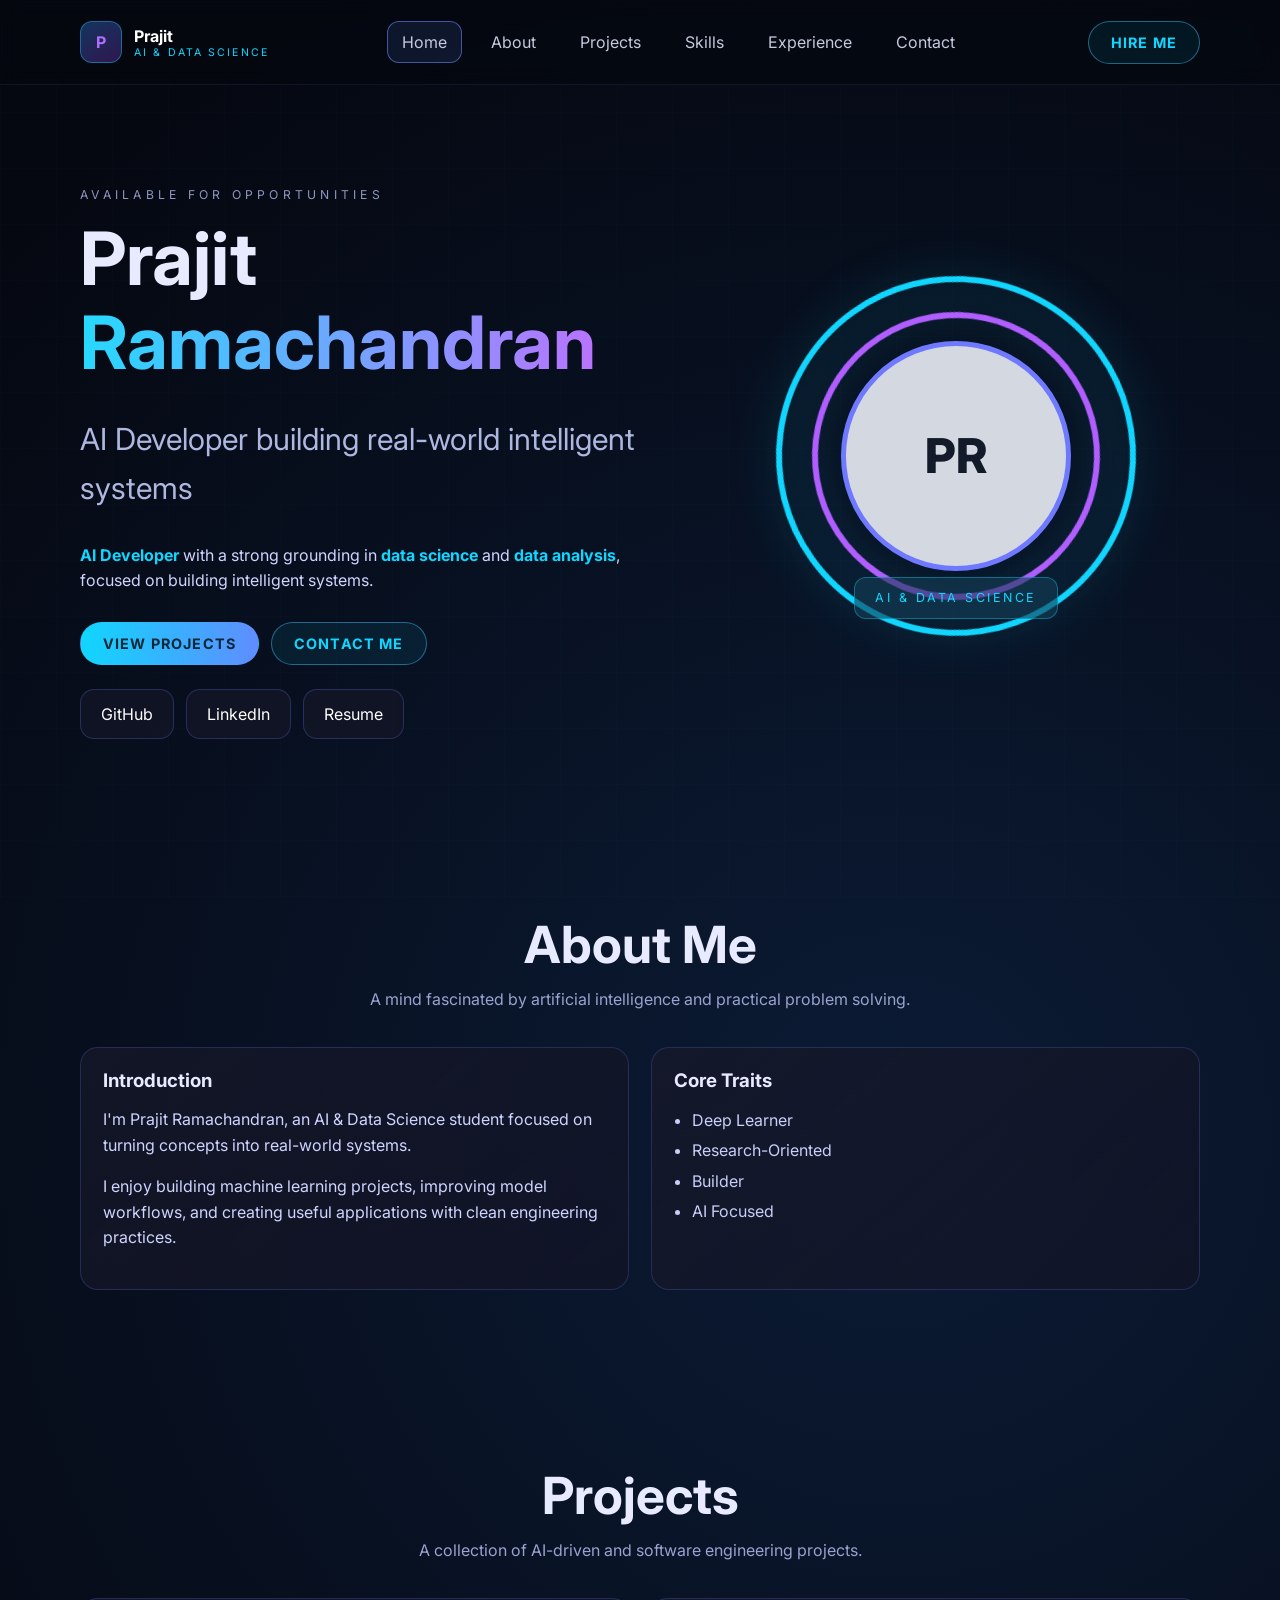
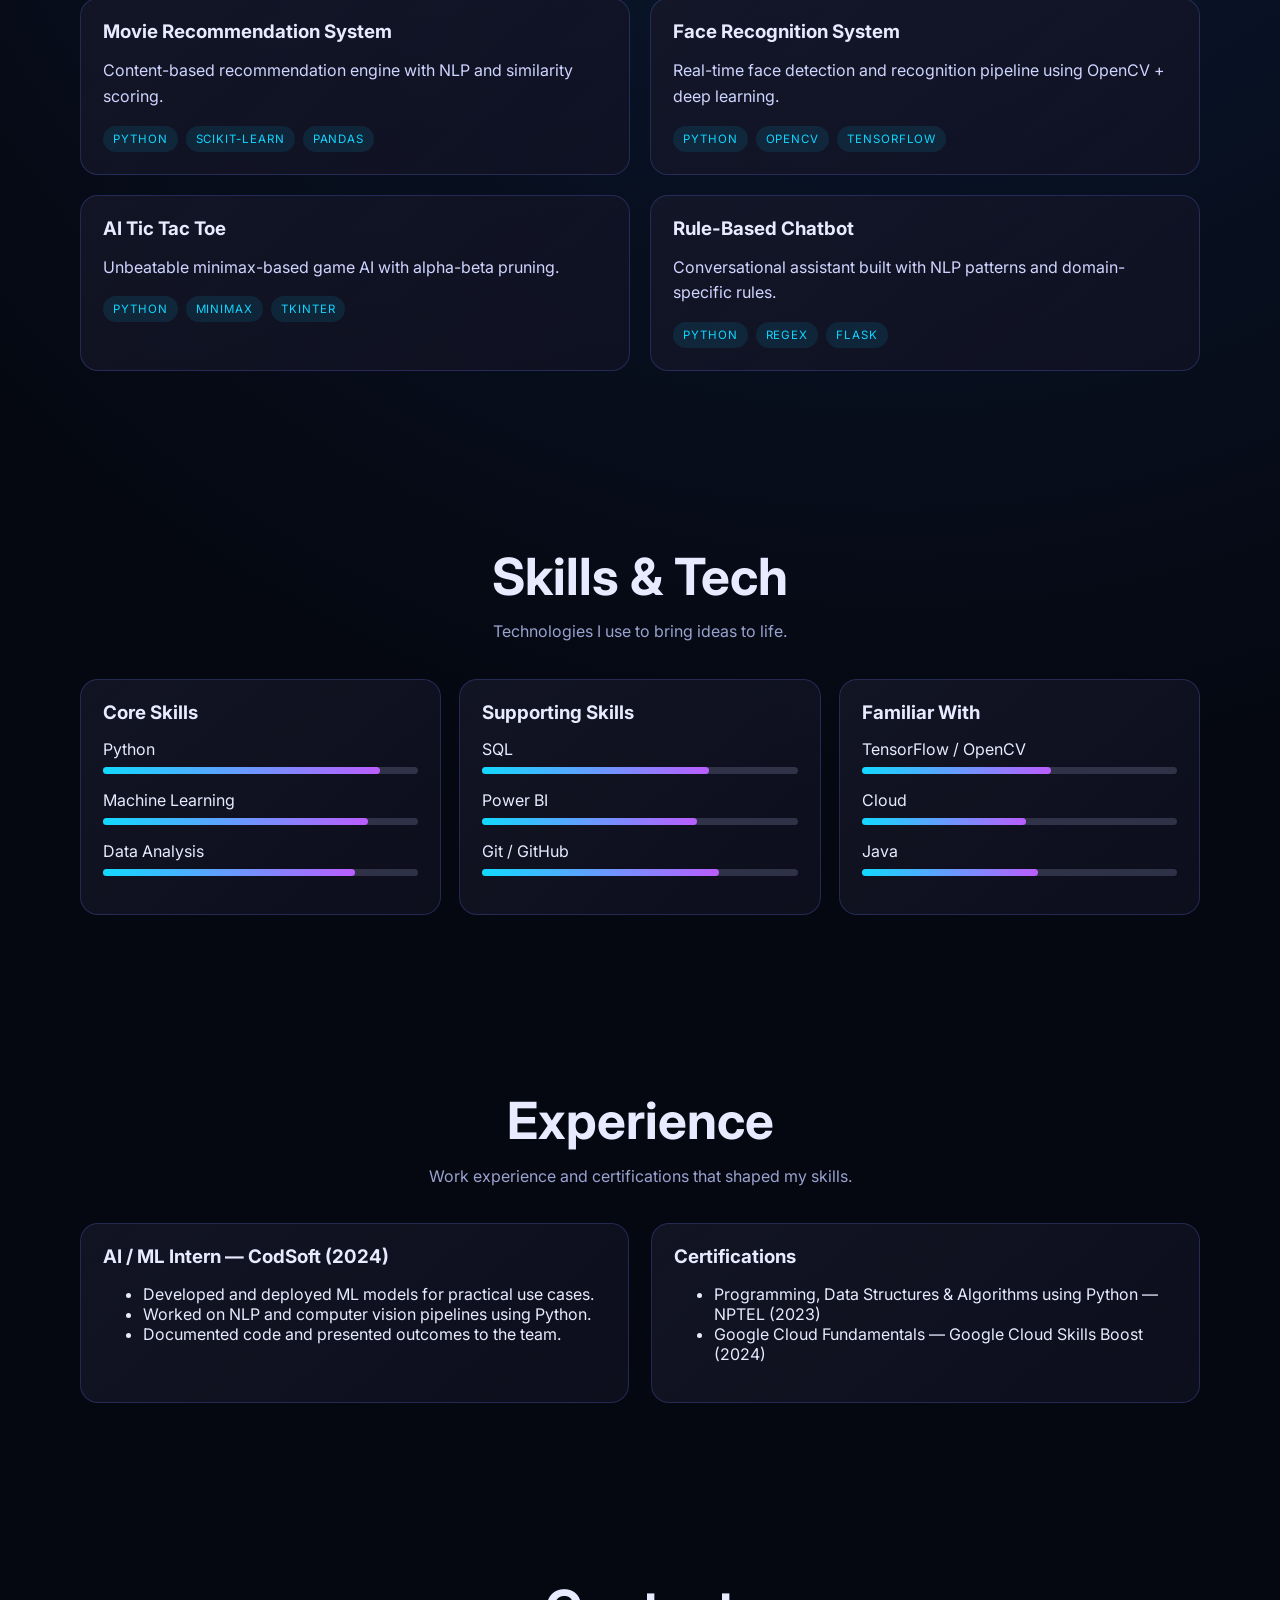
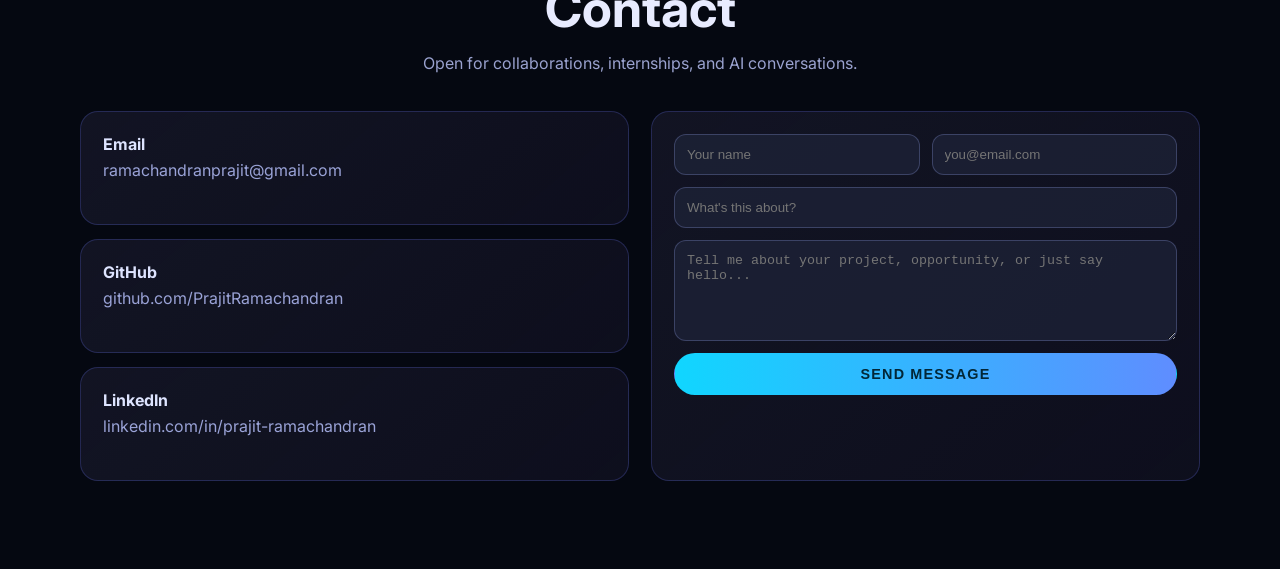
==== index.html @ 0c2eb8e2 "Build responsive single-page portfolio from provided designs" ====
<!DOCTYPE html>
<html lang="en">
  <head>
    <meta charset="UTF-8" />
    <meta name="viewport" content="width=device-width, initial-scale=1.0" />
    <title>Prajit | AI & Data Science Portfolio</title>
    <link rel="preconnect" href="https://fonts.googleapis.com" />
    <link rel="preconnect" href="https://fonts.gstatic.com" crossorigin />
    <link
      href="https://fonts.googleapis.com/css2?family=Inter:wght@400;500;600;700;800&display=swap"
      rel="stylesheet"
    />
    <link rel="stylesheet" href="style.css" />
  </head>
  <body>
    <div class="bg-grid"></div>
    <header class="site-header">
      <div class="container nav-wrap">
        <a href="#home" class="logo">
          <span class="logo-mark">P</span>
          <div>
            <strong>Prajit</strong>
            <small>AI &amp; DATA SCIENCE</small>
          </div>
        </a>

        <button class="menu-btn" aria-label="Toggle menu">☰</button>

        <nav class="main-nav">
          <a href="#home" class="active">Home</a>
          <a href="#about">About</a>
          <a href="#projects">Projects</a>
          <a href="#skills">Skills</a>
          <a href="#experience">Experience</a>
          <a href="#contact">Contact</a>
        </nav>

        <a href="#contact" class="btn btn-outline">Hire Me</a>
      </div>
    </header>

    <main>
      <section id="home" class="hero section">
        <div class="container hero-grid reveal">
          <div>
            <p class="eyebrow">AVAILABLE FOR OPPORTUNITIES</p>
            <h1>
              Prajit
              <span class="text-gradient">Ramachandran</span>
            </h1>
            <p class="subtitle">AI Developer building real-world intelligent systems</p>
            <p>
              <strong class="accent">AI Developer</strong> with a strong grounding in
              <strong class="accent">data science</strong> and
              <strong class="accent">data analysis</strong>, focused on building intelligent systems.
            </p>
            <div class="hero-actions">
              <a href="#projects" class="btn btn-primary">View Projects</a>
              <a href="#contact" class="btn btn-outline">Contact Me</a>
            </div>
            <div class="quick-links">
              <a href="#" class="panel-link">GitHub</a>
              <a href="#" class="panel-link">LinkedIn</a>
              <a href="#" class="panel-link">Resume</a>
            </div>
          </div>

          <div class="avatar-wrap">
            <div class="orbit orbit-1"></div>
            <div class="orbit orbit-2"></div>
            <div class="avatar">PR</div>
            <p class="chip">AI &amp; DATA SCIENCE</p>
          </div>
        </div>
      </section>

      <section id="about" class="section">
        <div class="container reveal">
          <h2>About Me</h2>
          <p class="section-lead">A mind fascinated by artificial intelligence and practical problem solving.</p>
          <div class="two-col">
            <article class="glass-card">
              <h3>Introduction</h3>
              <p>
                I'm Prajit Ramachandran, an AI &amp; Data Science student focused on turning concepts
                into real-world systems.
              </p>
              <p>
                I enjoy building machine learning projects, improving model workflows, and creating
                useful applications with clean engineering practices.
              </p>
            </article>
            <article class="glass-card">
              <h3>Core Traits</h3>
              <ul class="traits">
                <li>Deep Learner</li>
                <li>Research-Oriented</li>
                <li>Builder</li>
                <li>AI Focused</li>
              </ul>
            </article>
          </div>
        </div>
      </section>

      <section id="projects" class="section">
        <div class="container reveal">
          <h2>Projects</h2>
          <p class="section-lead">A collection of AI-driven and software engineering projects.</p>
          <div class="cards-grid">
            <article class="glass-card project-card">
              <h3>Movie Recommendation System</h3>
              <p>Content-based recommendation engine with NLP and similarity scoring.</p>
              <div class="tags"><span>Python</span><span>Scikit-learn</span><span>Pandas</span></div>
            </article>
            <article class="glass-card project-card">
              <h3>Face Recognition System</h3>
              <p>Real-time face detection and recognition pipeline using OpenCV + deep learning.</p>
              <div class="tags"><span>Python</span><span>OpenCV</span><span>TensorFlow</span></div>
            </article>
            <article class="glass-card project-card">
              <h3>AI Tic Tac Toe</h3>
              <p>Unbeatable minimax-based game AI with alpha-beta pruning.</p>
              <div class="tags"><span>Python</span><span>Minimax</span><span>Tkinter</span></div>
            </article>
            <article class="glass-card project-card">
              <h3>Rule-Based Chatbot</h3>
              <p>Conversational assistant built with NLP patterns and domain-specific rules.</p>
              <div class="tags"><span>Python</span><span>Regex</span><span>Flask</span></div>
            </article>
          </div>
        </div>
      </section>

      <section id="skills" class="section">
        <div class="container reveal">
          <h2>Skills &amp; Tech</h2>
          <p class="section-lead">Technologies I use to bring ideas to life.</p>
          <div class="skills-grid">
            <article class="glass-card">
              <h3>Core Skills</h3>
              <div class="skill"><span>Python</span><div class="bar"><i style="width: 88%"></i></div></div>
              <div class="skill"><span>Machine Learning</span><div class="bar"><i style="width: 84%"></i></div></div>
              <div class="skill"><span>Data Analysis</span><div class="bar"><i style="width: 80%"></i></div></div>
            </article>
            <article class="glass-card">
              <h3>Supporting Skills</h3>
              <div class="skill"><span>SQL</span><div class="bar"><i style="width: 72%"></i></div></div>
              <div class="skill"><span>Power BI</span><div class="bar"><i style="width: 68%"></i></div></div>
              <div class="skill"><span>Git / GitHub</span><div class="bar"><i style="width: 75%"></i></div></div>
            </article>
            <article class="glass-card">
              <h3>Familiar With</h3>
              <div class="skill"><span>TensorFlow / OpenCV</span><div class="bar"><i style="width: 60%"></i></div></div>
              <div class="skill"><span>Cloud</span><div class="bar"><i style="width: 52%"></i></div></div>
              <div class="skill"><span>Java</span><div class="bar"><i style="width: 56%"></i></div></div>
            </article>
          </div>
        </div>
      </section>

      <section id="experience" class="section">
        <div class="container reveal">
          <h2>Experience</h2>
          <p class="section-lead">Work experience and certifications that shaped my skills.</p>
          <div class="two-col">
            <article class="glass-card">
              <h3>AI / ML Intern — CodSoft (2024)</h3>
              <ul>
                <li>Developed and deployed ML models for practical use cases.</li>
                <li>Worked on NLP and computer vision pipelines using Python.</li>
                <li>Documented code and presented outcomes to the team.</li>
              </ul>
            </article>
            <article class="glass-card">
              <h3>Certifications</h3>
              <ul>
                <li>Programming, Data Structures &amp; Algorithms using Python — NPTEL (2023)</li>
                <li>Google Cloud Fundamentals — Google Cloud Skills Boost (2024)</li>
              </ul>
            </article>
          </div>
        </div>
      </section>

      <section id="contact" class="section">
        <div class="container reveal">
          <h2>Contact</h2>
          <p class="section-lead">Open for collaborations, internships, and AI conversations.</p>
          <div class="two-col">
            <div class="stack">
              <a class="glass-card contact-item" href="mailto:ramachandranprajit@gmail.com"><strong>Email</strong><span>ramachandranprajit@gmail.com</span></a>
              <a class="glass-card contact-item" href="#"><strong>GitHub</strong><span>github.com/PrajitRamachandran</span></a>
              <a class="glass-card contact-item" href="#"><strong>LinkedIn</strong><span>linkedin.com/in/prajit-ramachandran</span></a>
            </div>
            <form class="glass-card contact-form" id="contactForm">
              <div class="field-row">
                <input type="text" placeholder="Your name" required />
                <input type="email" placeholder="you@email.com" required />
              </div>
              <input type="text" placeholder="What's this about?" required />
              <textarea rows="5" placeholder="Tell me about your project, opportunity, or just say hello..."></textarea>
              <button type="submit" class="btn btn-primary">Send Message</button>
              <p class="form-note" id="formNote" aria-live="polite"></p>
            </form>
          </div>
        </div>
      </section>
    </main>

    <script src="script.js"></script>
  </body>
</html>
---- style.css ----
:root {
  --bg: #050811;
  --panel: rgba(22, 23, 40, 0.65);
  --panel-border: rgba(117, 124, 255, 0.25);
  --text: #e8ebff;
  --muted: #9aa2cf;
  --cyan: #11d6ff;
  --violet: #a855f7;
}

* { box-sizing: border-box; }
html { scroll-behavior: smooth; }
body {
  margin: 0;
  font-family: "Inter", sans-serif;
  background: radial-gradient(circle at 70% 30%, #0b1b35 0%, var(--bg) 45%);
  color: var(--text);
}

.bg-grid {
  position: fixed;
  inset: 0;
  z-index: -1;
  opacity: 0.25;
  background-image:
    linear-gradient(rgba(17, 214, 255, 0.08) 1px, transparent 1px),
    linear-gradient(90deg, rgba(17, 214, 255, 0.08) 1px, transparent 1px);
  background-size: 56px 56px;
}

.container { width: min(1120px, 92%); margin: 0 auto; }
.section { padding: 88px 0; }
h1, h2, h3 { margin: 0 0 14px; line-height: 1.14; }
h1 { font-size: clamp(2.2rem, 6vw, 4.6rem); }
h2 { font-size: clamp(2rem, 4vw, 3.2rem); text-align: center; }
.section-lead { text-align: center; color: var(--muted); margin: 0 auto 34px; max-width: 680px; }
p { color: #cfd5ff; line-height: 1.6; }

.site-header {
  position: sticky;
  top: 0;
  z-index: 20;
  backdrop-filter: blur(10px);
  background: rgba(4, 7, 14, 0.6);
  border-bottom: 1px solid rgba(127, 144, 255, 0.1);
}

.nav-wrap { display: flex; align-items: center; justify-content: space-between; min-height: 84px; gap: 24px; }
.logo { display: flex; gap: 12px; align-items: center; text-decoration: none; color: white; }
.logo-mark {
  width: 42px; height: 42px; display: grid; place-items: center; border-radius: 12px;
  background: linear-gradient(150deg, #14345f, #2f1750);
  border: 1px solid rgba(17, 214, 255, 0.4);
  color: #b06eff; font-weight: 700;
}
.logo small { display: block; letter-spacing: 0.2em; color: var(--cyan); font-size: 0.66rem; }

.main-nav { display: flex; gap: 14px; }
.main-nav a {
  color: #c7c9dd; text-decoration: none; padding: 10px 14px; border-radius: 12px;
  border: 1px solid transparent; transition: 0.24s;
}
.main-nav a:hover,
.main-nav a.active { border-color: rgba(114, 138, 255, 0.55); background: rgba(63, 85, 160, 0.2); }

.btn {
  display: inline-block; text-decoration: none; text-transform: uppercase;
  letter-spacing: 0.08em; font-weight: 700; font-size: 0.9rem;
  padding: 12px 22px; border-radius: 999px; border: 1px solid transparent;
}
.btn-primary {
  color: #022737;
  background: linear-gradient(90deg, #10d6ff, #5f8dff);
}
.btn-outline {
  color: var(--cyan);
  border-color: rgba(60, 198, 255, 0.45);
  background: rgba(16, 214, 255, 0.08);
}

.hero-grid { display: grid; grid-template-columns: 1.1fr 0.9fr; gap: 36px; align-items: center; }
.eyebrow { text-transform: uppercase; letter-spacing: 0.35em; font-size: 0.76rem; color: #8d96bf; }
.text-gradient { display: block; background: linear-gradient(90deg, #26d9ff, #cf63ff); -webkit-background-clip: text; background-clip: text; color: transparent; }
.subtitle { font-size: 1.9rem; max-width: 620px; color: #aeb7df; }
.accent { color: var(--cyan); }
.hero-actions { margin-top: 28px; display: flex; gap: 12px; flex-wrap: wrap; }
.quick-links { margin-top: 24px; display: flex; gap: 12px; flex-wrap: wrap; }
.panel-link {
  color: #fff; text-decoration: none; padding: 14px 20px; border-radius: 14px;
  background: var(--panel); border: 1px solid var(--panel-border);
}

.avatar-wrap { position: relative; min-height: 420px; display: grid; place-items: center; }
.avatar {
  width: 230px; aspect-ratio: 1; border-radius: 50%; display: grid; place-items: center;
  font-size: 3rem; font-weight: 800; background: #d3d8e1; color: #131a2a;
  border: 5px solid #6f79ff; z-index: 2;
}
.orbit {
  position: absolute; border-radius: 50%; border: 6px solid; width: 360px; aspect-ratio: 1;
  filter: drop-shadow(0 0 22px rgba(17, 214, 255, 0.38));
}
.orbit-1 { border-color: #11d6ff; transform: rotate(-14deg); }
.orbit-2 { border-color: #b05eff; width: 288px; transform: rotate(12deg); }
.chip {
  position: absolute; bottom: 34px; background: rgba(20, 62, 85, 0.6);
  color: var(--cyan); border: 1px solid rgba(17, 214, 255, 0.38);
  padding: 10px 20px; border-radius: 12px; letter-spacing: 0.2em; font-size: 0.78rem;
}

.two-col { display: grid; grid-template-columns: 1fr 1fr; gap: 22px; }
.cards-grid { display: grid; grid-template-columns: repeat(2, 1fr); gap: 20px; }
.skills-grid { display: grid; grid-template-columns: repeat(3, 1fr); gap: 18px; }
.stack { display: grid; gap: 14px; }

.glass-card {
  background: linear-gradient(140deg, rgba(22, 24, 41, 0.78), rgba(20, 19, 37, 0.62));
  border: 1px solid rgba(108, 123, 255, 0.23);
  border-radius: 18px;
  padding: 22px;
}
.traits { margin: 0; padding-left: 18px; line-height: 1.9; color: #c8cff8; }
.tags { display: flex; gap: 8px; flex-wrap: wrap; margin-top: 14px; }
.tags span {
  font-size: 0.72rem; text-transform: uppercase; letter-spacing: 0.08em;
  color: var(--cyan); background: rgba(10, 200, 255, 0.1); border-radius: 999px; padding: 6px 10px;
}

.skill { margin: 16px 0; }
.skill span { display: flex; justify-content: space-between; margin-bottom: 8px; }
.bar { height: 7px; border-radius: 999px; background: rgba(122, 130, 166, 0.3); }
.bar i { display: block; height: 100%; border-radius: 999px; background: linear-gradient(90deg, #12d9ff, #bb5dff); }

.contact-item { display: block; text-decoration: none; color: #dee4ff; }
.contact-item span { display: block; margin-top: 6px; color: #9aa3d7; }
.contact-form { display: grid; gap: 12px; }
.field-row { display: grid; grid-template-columns: 1fr 1fr; gap: 12px; }
input, textarea {
  width: 100%; background: rgba(31, 36, 57, 0.72); border: 1px solid rgba(123, 134, 198, 0.35);
  color: #eaf1ff; border-radius: 12px; padding: 12px;
}
.form-note { min-height: 1.2em; color: var(--cyan); }

.menu-btn { display: none; background: none; border: 0; color: #fff; font-size: 1.6rem; }
.reveal { opacity: 0; transform: translateY(24px); transition: 0.7s ease; }
.reveal.show { opacity: 1; transform: none; }

@media (max-width: 980px) {
  .hero-grid, .two-col, .skills-grid, .cards-grid { grid-template-columns: 1fr; }
  .avatar-wrap { min-height: 320px; }
  .orbit { width: 270px; }
  .orbit-2 { width: 225px; }
}

@media (max-width: 820px) {
  .menu-btn { display: block; }
  .main-nav {
    position: absolute; left: 4%; right: 4%; top: 82px; display: none;
    flex-direction: column; background: rgba(8, 12, 22, 0.96); padding: 14px; border-radius: 14px;
    border: 1px solid rgba(124, 138, 214, 0.3);
  }
  .main-nav.open { display: flex; }
  .nav-wrap > .btn { display: none; }
}
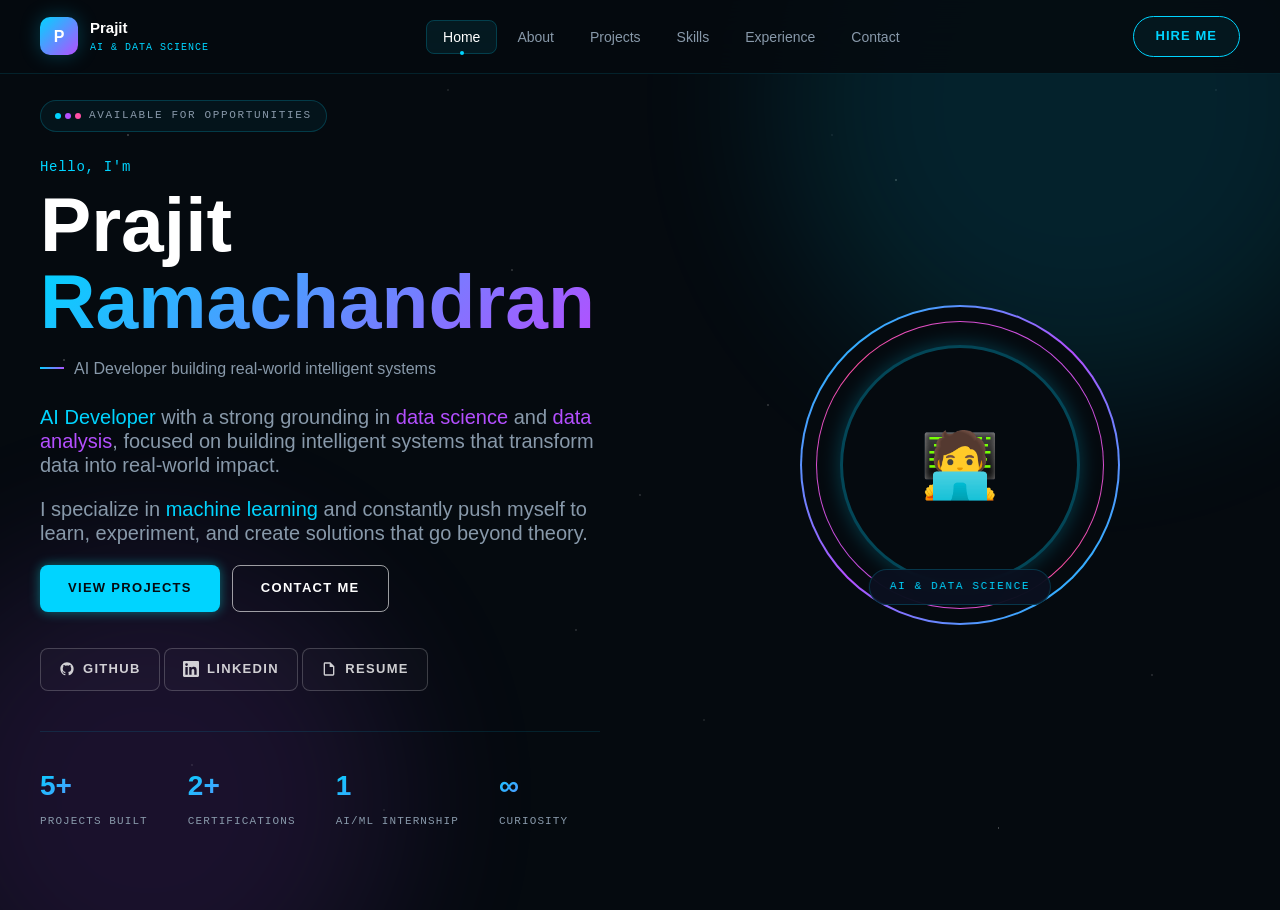
==== commit 0a02e865: "Initial portfolio commit" ====
--- a/index.html
+++ b/index.html
@@ -1,213 +1,135 @@
 <!DOCTYPE html>
 <html lang="en">
-  <head>
-    <meta charset="UTF-8" />
-    <meta name="viewport" content="width=device-width, initial-scale=1.0" />
-    <title>Prajit | AI & Data Science Portfolio</title>
-    <link rel="preconnect" href="https://fonts.googleapis.com" />
-    <link rel="preconnect" href="https://fonts.gstatic.com" crossorigin />
-    <link
-      href="https://fonts.googleapis.com/css2?family=Inter:wght@400;500;600;700;800&display=swap"
-      rel="stylesheet"
-    />
-    <link rel="stylesheet" href="style.css" />
-  </head>
-  <body>
-    <div class="bg-grid"></div>
-    <header class="site-header">
-      <div class="container nav-wrap">
-        <a href="#home" class="logo">
-          <span class="logo-mark">P</span>
-          <div>
-            <strong>Prajit</strong>
-            <small>AI &amp; DATA SCIENCE</small>
+<head>
+  <meta charset="UTF-8" />
+  <meta name="viewport" content="width=device-width, initial-scale=1.0" />
+  <title>Prajit Ramachandran — AI & Data Science</title>
+  <link rel="stylesheet" href="styles.css" />
+  <link rel="preconnect" href="https://fonts.googleapis.com" />
+  <link rel="preconnect" href="https://fonts.gstatic.com" crossorigin />
+</head>
+<body>
+
+  <!-- Ambient Background -->
+  <div class="star-bg" aria-hidden="true"></div>
+  <div class="orb orb-1" aria-hidden="true"></div>
+  <div class="orb orb-2" aria-hidden="true"></div>
+
+  <!-- Navbar -->
+  <nav class="navbar" id="navbar">
+    <a href="index.html" class="nav-logo">
+      <div class="nav-logo-icon">P</div>
+      <div class="nav-logo-text">
+        <span class="nav-logo-name">Prajit</span>
+        <span class="nav-logo-sub">AI & Data Science</span>
+      </div>
+    </a>
+
+    <ul class="nav-links" id="nav-links">
+      <li><a href="index.html" class="nav-link active">Home</a></li>
+      <li><a href="about.html" class="nav-link">About</a></li>
+      <li><a href="projects.html" class="nav-link">Projects</a></li>
+      <li><a href="skills.html" class="nav-link">Skills</a></li>
+      <li><a href="experience.html" class="nav-link">Experience</a></li>
+      <li><a href="contact.html" class="nav-link">Contact</a></li>
+    </ul>
+
+    <a href="contact.html" class="nav-cta">Hire Me</a>
+    <button class="hamburger" id="hamburger" aria-label="Toggle menu">
+      <span></span><span></span><span></span>
+    </button>
+  </nav>
+
+  <!-- Page Content -->
+  <div class="page-wrapper">
+    <section class="home-section">
+      <div class="home-inner">
+
+        <!-- Left: Text -->
+        <div class="home-text">
+          <div class="home-badge">
+            <div class="badge-dots">
+              <span class="badge-dot"></span>
+              <span class="badge-dot"></span>
+              <span class="badge-dot"></span>
+            </div>
+            Available for Opportunities
           </div>
-        </a>
 
-        <button class="menu-btn" aria-label="Toggle menu">☰</button>
+          <p class="home-greeting">Hello, I'm</p>
+          <h1 class="home-name">
+            Prajit<br>
+            <span class="home-name-gradient">Ramachandran</span>
+          </h1>
+          <p class="home-tagline">AI Developer building real-world intelligent systems</p>
 
-        <nav class="main-nav">
-          <a href="#home" class="active">Home</a>
-          <a href="#about">About</a>
-          <a href="#projects">Projects</a>
-          <a href="#skills">Skills</a>
-          <a href="#experience">Experience</a>
-          <a href="#contact">Contact</a>
-        </nav>
+          <p class="home-description">
+            <span class="highlight">AI Developer</span> with a strong grounding in
+            <span class="highlight-purple">data science</span> and
+            <span class="highlight-purple">data analysis</span>, focused on building
+            intelligent systems that transform data into real-world impact.
+          </p>
+          <p class="home-description">
+            I specialize in <span class="highlight">machine learning</span> and constantly
+            push myself to learn, experiment, and create solutions that go beyond theory.
+          </p>
 
-        <a href="#contact" class="btn btn-outline">Hire Me</a>
-      </div>
-    </header>
+          <div class="home-cta-group">
+            <a href="projects.html" class="btn btn-primary">View Projects</a>
+            <a href="contact.html" class="btn btn-secondary">Contact Me</a>
+          </div>
 
-    <main>
-      <section id="home" class="hero section">
-        <div class="container hero-grid reveal">
-          <div>
-            <p class="eyebrow">AVAILABLE FOR OPPORTUNITIES</p>
-            <h1>
-              Prajit
-              <span class="text-gradient">Ramachandran</span>
-            </h1>
-            <p class="subtitle">AI Developer building real-world intelligent systems</p>
-            <p>
-              <strong class="accent">AI Developer</strong> with a strong grounding in
-              <strong class="accent">data science</strong> and
-              <strong class="accent">data analysis</strong>, focused on building intelligent systems.
-            </p>
-            <div class="hero-actions">
-              <a href="#projects" class="btn btn-primary">View Projects</a>
-              <a href="#contact" class="btn btn-outline">Contact Me</a>
+          <div class="home-socials">
+            <a href="https://github.com/PrajitRamachandran" target="_blank" rel="noopener" class="social-btn">
+              <svg viewBox="0 0 24 24" fill="currentColor"><path d="M12 2C6.477 2 2 6.477 2 12c0 4.42 2.865 8.17 6.839 9.49.5.092.682-.217.682-.482 0-.237-.008-.866-.013-1.7-2.782.603-3.369-1.34-3.369-1.34-.454-1.156-1.11-1.464-1.11-1.464-.908-.62.069-.608.069-.608 1.003.07 1.531 1.03 1.531 1.03.892 1.529 2.341 1.087 2.91.832.092-.647.35-1.088.636-1.338-2.22-.253-4.555-1.11-4.555-4.943 0-1.091.39-1.984 1.029-2.683-.103-.253-.446-1.27.098-2.647 0 0 .84-.269 2.75 1.025A9.578 9.578 0 0112 6.836c.85.004 1.705.114 2.504.336 1.909-1.294 2.747-1.025 2.747-1.025.546 1.377.202 2.394.1 2.647.64.699 1.028 1.592 1.028 2.683 0 3.842-2.339 4.687-4.566 4.935.359.309.678.919.678 1.852 0 1.336-.012 2.415-.012 2.743 0 .267.18.578.688.48C19.138 20.167 22 16.418 22 12c0-5.523-4.477-10-10-10z"/></svg>
+              Github
+            </a>
+            <a href="https://linkedin.com/in/prajit-ramachandran" target="_blank" rel="noopener" class="social-btn">
+              <svg viewBox="0 0 24 24" fill="currentColor"><path d="M20.447 20.452h-3.554v-5.569c0-1.328-.027-3.037-1.852-3.037-1.853 0-2.136 1.445-2.136 2.939v5.667H9.351V9h3.414v1.561h.046c.477-.9 1.637-1.85 3.37-1.85 3.601 0 4.267 2.37 4.267 5.455v6.286zM5.337 7.433a2.062 2.062 0 01-2.063-2.065 2.064 2.064 0 112.063 2.065zm1.782 13.019H3.555V9h3.564v11.452zM22.225 0H1.771C.792 0 0 .774 0 1.729v20.542C0 23.227.792 24 1.771 24h20.451C23.2 24 24 23.227 24 22.271V1.729C24 .774 23.2 0 22.222 0h.003z"/></svg>
+              LinkedIn
+            </a>
+            <a href="#" class="social-btn">
+              <svg viewBox="0 0 24 24" fill="currentColor"><path d="M14 2H6a2 2 0 00-2 2v16a2 2 0 002 2h12a2 2 0 002-2V8l-6-6zm4 18H6V4h7v5h5v11z"/></svg>
+              Resume
+            </a>
+          </div>
+
+          <div class="home-stats">
+            <div class="stat-item">
+              <div class="stat-number">5+</div>
+              <div class="stat-label">Projects Built</div>
             </div>
-            <div class="quick-links">
-              <a href="#" class="panel-link">GitHub</a>
-              <a href="#" class="panel-link">LinkedIn</a>
-              <a href="#" class="panel-link">Resume</a>
+            <div class="stat-item">
+              <div class="stat-number">2+</div>
+              <div class="stat-label">Certifications</div>
+            </div>
+            <div class="stat-item">
+              <div class="stat-number">1</div>
+              <div class="stat-label">AI/ML Internship</div>
+            </div>
+            <div class="stat-item">
+              <div class="stat-number">∞</div>
+              <div class="stat-label">Curiosity</div>
             </div>
           </div>
+        </div>
 
-          <div class="avatar-wrap">
-            <div class="orbit orbit-1"></div>
-            <div class="orbit orbit-2"></div>
-            <div class="avatar">PR</div>
-            <p class="chip">AI &amp; DATA SCIENCE</p>
+        <!-- Right: Avatar -->
+        <div class="home-visual">
+          <div class="avatar-ring-wrapper">
+            <div class="avatar-ring ring-outer"></div>
+            <div class="avatar-ring ring-inner"></div>
+            <!-- Replace src with your photo -->
+            <img src="photo.png" alt="Prajit Ramachandran" class="avatar-photo" onerror="this.style.display='none'; document.getElementById('avatar-fallback').style.display='flex';" />
+            <div class="avatar-placeholder" id="avatar-fallback" style="display:none;">🧑‍💻</div>
+            <div class="avatar-badge">AI & Data Science</div>
           </div>
         </div>
-      </section>
 
-      <section id="about" class="section">
-        <div class="container reveal">
-          <h2>About Me</h2>
-          <p class="section-lead">A mind fascinated by artificial intelligence and practical problem solving.</p>
-          <div class="two-col">
-            <article class="glass-card">
-              <h3>Introduction</h3>
-              <p>
-                I'm Prajit Ramachandran, an AI &amp; Data Science student focused on turning concepts
-                into real-world systems.
-              </p>
-              <p>
-                I enjoy building machine learning projects, improving model workflows, and creating
-                useful applications with clean engineering practices.
-              </p>
-            </article>
-            <article class="glass-card">
-              <h3>Core Traits</h3>
-              <ul class="traits">
-                <li>Deep Learner</li>
-                <li>Research-Oriented</li>
-                <li>Builder</li>
-                <li>AI Focused</li>
-              </ul>
-            </article>
-          </div>
-        </div>
-      </section>
+      </div>
+    </section>
+  </div>
 
-      <section id="projects" class="section">
-        <div class="container reveal">
-          <h2>Projects</h2>
-          <p class="section-lead">A collection of AI-driven and software engineering projects.</p>
-          <div class="cards-grid">
-            <article class="glass-card project-card">
-              <h3>Movie Recommendation System</h3>
-              <p>Content-based recommendation engine with NLP and similarity scoring.</p>
-              <div class="tags"><span>Python</span><span>Scikit-learn</span><span>Pandas</span></div>
-            </article>
-            <article class="glass-card project-card">
-              <h3>Face Recognition System</h3>
-              <p>Real-time face detection and recognition pipeline using OpenCV + deep learning.</p>
-              <div class="tags"><span>Python</span><span>OpenCV</span><span>TensorFlow</span></div>
-            </article>
-            <article class="glass-card project-card">
-              <h3>AI Tic Tac Toe</h3>
-              <p>Unbeatable minimax-based game AI with alpha-beta pruning.</p>
-              <div class="tags"><span>Python</span><span>Minimax</span><span>Tkinter</span></div>
-            </article>
-            <article class="glass-card project-card">
-              <h3>Rule-Based Chatbot</h3>
-              <p>Conversational assistant built with NLP patterns and domain-specific rules.</p>
-              <div class="tags"><span>Python</span><span>Regex</span><span>Flask</span></div>
-            </article>
-          </div>
-        </div>
-      </section>
-
-      <section id="skills" class="section">
-        <div class="container reveal">
-          <h2>Skills &amp; Tech</h2>
-          <p class="section-lead">Technologies I use to bring ideas to life.</p>
-          <div class="skills-grid">
-            <article class="glass-card">
-              <h3>Core Skills</h3>
-              <div class="skill"><span>Python</span><div class="bar"><i style="width: 88%"></i></div></div>
-              <div class="skill"><span>Machine Learning</span><div class="bar"><i style="width: 84%"></i></div></div>
-              <div class="skill"><span>Data Analysis</span><div class="bar"><i style="width: 80%"></i></div></div>
-            </article>
-            <article class="glass-card">
-              <h3>Supporting Skills</h3>
-              <div class="skill"><span>SQL</span><div class="bar"><i style="width: 72%"></i></div></div>
-              <div class="skill"><span>Power BI</span><div class="bar"><i style="width: 68%"></i></div></div>
-              <div class="skill"><span>Git / GitHub</span><div class="bar"><i style="width: 75%"></i></div></div>
-            </article>
-            <article class="glass-card">
-              <h3>Familiar With</h3>
-              <div class="skill"><span>TensorFlow / OpenCV</span><div class="bar"><i style="width: 60%"></i></div></div>
-              <div class="skill"><span>Cloud</span><div class="bar"><i style="width: 52%"></i></div></div>
-              <div class="skill"><span>Java</span><div class="bar"><i style="width: 56%"></i></div></div>
-            </article>
-          </div>
-        </div>
-      </section>
-
-      <section id="experience" class="section">
-        <div class="container reveal">
-          <h2>Experience</h2>
-          <p class="section-lead">Work experience and certifications that shaped my skills.</p>
-          <div class="two-col">
-            <article class="glass-card">
-              <h3>AI / ML Intern — CodSoft (2024)</h3>
-              <ul>
-                <li>Developed and deployed ML models for practical use cases.</li>
-                <li>Worked on NLP and computer vision pipelines using Python.</li>
-                <li>Documented code and presented outcomes to the team.</li>
-              </ul>
-            </article>
-            <article class="glass-card">
-              <h3>Certifications</h3>
-              <ul>
-                <li>Programming, Data Structures &amp; Algorithms using Python — NPTEL (2023)</li>
-                <li>Google Cloud Fundamentals — Google Cloud Skills Boost (2024)</li>
-              </ul>
-            </article>
-          </div>
-        </div>
-      </section>
-
-      <section id="contact" class="section">
-        <div class="container reveal">
-          <h2>Contact</h2>
-          <p class="section-lead">Open for collaborations, internships, and AI conversations.</p>
-          <div class="two-col">
-            <div class="stack">
-              <a class="glass-card contact-item" href="mailto:ramachandranprajit@gmail.com"><strong>Email</strong><span>ramachandranprajit@gmail.com</span></a>
-              <a class="glass-card contact-item" href="#"><strong>GitHub</strong><span>github.com/PrajitRamachandran</span></a>
-              <a class="glass-card contact-item" href="#"><strong>LinkedIn</strong><span>linkedin.com/in/prajit-ramachandran</span></a>
-            </div>
-            <form class="glass-card contact-form" id="contactForm">
-              <div class="field-row">
-                <input type="text" placeholder="Your name" required />
-                <input type="email" placeholder="you@email.com" required />
-              </div>
-              <input type="text" placeholder="What's this about?" required />
-              <textarea rows="5" placeholder="Tell me about your project, opportunity, or just say hello..."></textarea>
-              <button type="submit" class="btn btn-primary">Send Message</button>
-              <p class="form-note" id="formNote" aria-live="polite"></p>
-            </form>
-          </div>
-        </div>
-      </section>
-    </main>
-
-    <script src="script.js"></script>
-  </body>
+  <script src="script.js"></script>
+</body>
 </html>
--- a/styles.css
+++ b/styles.css
@@ -0,0 +1,2009 @@
+/* ============================================
+   CSS VARIABLES & DESIGN TOKENS
+   ============================================ */
+:root {
+  --bg-primary: #050a0f;
+  --bg-secondary: #0a1020;
+  --bg-card: rgba(15, 25, 45, 0.7);
+  --bg-card-hover: rgba(20, 35, 60, 0.85);
+
+  --cyan: #00d4ff;
+  --cyan-dim: rgba(0, 212, 255, 0.15);
+  --cyan-glow: rgba(0, 212, 255, 0.4);
+  --purple: #b44fff;
+  --purple-dim: rgba(180, 79, 255, 0.15);
+  --pink: #ff4fa3;
+  --pink-dim: rgba(255, 79, 163, 0.15);
+
+  --gradient-text: linear-gradient(135deg, var(--cyan), var(--purple));
+  --gradient-btn: linear-gradient(135deg, #0a2a3a, #1a0a2e);
+  --gradient-border: linear-gradient(135deg, var(--cyan), var(--purple));
+
+  --text-primary: #ffffff;
+  --text-secondary: #8899aa;
+  --text-muted: #445566;
+
+  --border: rgba(0, 212, 255, 0.12);
+  --border-hover: rgba(0, 212, 255, 0.35);
+
+  --radius-sm: 8px;
+  --radius-md: 14px;
+  --radius-lg: 20px;
+
+  --spacing-xs: 8px;
+  --spacing-sm: 16px;
+  --spacing-md: 24px;
+  --spacing-lg: 48px;
+  --spacing-xl: 80px;
+
+  --font-display: 'Syne', sans-serif;
+  --font-body: 'DM Sans', sans-serif;
+  --font-mono: 'JetBrains Mono', monospace;
+
+  --shadow-card: 0 8px 32px rgba(0, 0, 0, 0.5);
+  --shadow-glow-cyan: 0 0 20px rgba(0, 212, 255, 0.25);
+  --shadow-glow-purple: 0 0 20px rgba(180, 79, 255, 0.25);
+
+  --transition: all 0.3s cubic-bezier(0.4, 0, 0.2, 1);
+}
+
+/* ============================================
+   RESET & BASE
+   ============================================ */
+*, *::before, *::after { box-sizing: border-box; margin: 0; padding: 0; }
+
+html { scroll-behavior: smooth; }
+
+body {
+  font-family: var(--font-body);
+  background-color: var(--bg-primary);
+  color: var(--text-primary);
+  line-height: 1.6;
+  min-height: 100vh;
+  overflow-x: hidden;
+}
+
+/* Import Google Fonts */
+@import url('https://fonts.googleapis.com/css2?family=Syne:wght@400;600;700;800&family=DM+Sans:wght@300;400;500;600&family=JetBrains+Mono:wght@400;500&display=swap');
+
+a { text-decoration: none; color: inherit; }
+img { max-width: 100%; display: block; }
+ul { list-style: none; }
+button { cursor: pointer; border: none; background: none; font-family: var(--font-body); }
+
+/* ============================================
+   STAR BACKGROUND
+   ============================================ */
+.star-bg {
+  position: fixed;
+  inset: 0;
+  z-index: 0;
+  overflow: hidden;
+  pointer-events: none;
+}
+
+.star-bg::before, .star-bg::after {
+  content: '';
+  position: absolute;
+  inset: 0;
+  background-image:
+    radial-gradient(1px 1px at 10% 15%, rgba(255,255,255,0.6) 0%, transparent 100%),
+    radial-gradient(1px 1px at 25% 60%, rgba(255,255,255,0.4) 0%, transparent 100%),
+    radial-gradient(1px 1px at 40% 30%, rgba(255,255,255,0.5) 0%, transparent 100%),
+    radial-gradient(1px 1px at 55% 80%, rgba(255,255,255,0.3) 0%, transparent 100%),
+    radial-gradient(1px 1px at 70% 20%, rgba(255,255,255,0.6) 0%, transparent 100%),
+    radial-gradient(1px 1px at 85% 50%, rgba(255,255,255,0.4) 0%, transparent 100%),
+    radial-gradient(1px 1px at 15% 85%, rgba(255,255,255,0.3) 0%, transparent 100%),
+    radial-gradient(1px 1px at 60% 45%, rgba(255,255,255,0.5) 0%, transparent 100%),
+    radial-gradient(1px 1px at 90% 75%, rgba(255,255,255,0.4) 0%, transparent 100%),
+    radial-gradient(1px 1px at 5% 40%, rgba(255,255,255,0.6) 0%, transparent 100%),
+    radial-gradient(1px 1px at 35% 10%, rgba(255,255,255,0.3) 0%, transparent 100%),
+    radial-gradient(1px 1px at 78% 92%, rgba(255,255,255,0.5) 0%, transparent 100%);
+}
+
+.star-bg::after {
+  background-image:
+    radial-gradient(1px 1px at 20% 35%, rgba(255,255,255,0.4) 0%, transparent 100%),
+    radial-gradient(1px 1px at 45% 70%, rgba(255,255,255,0.6) 0%, transparent 100%),
+    radial-gradient(1px 1px at 65% 15%, rgba(255,255,255,0.3) 0%, transparent 100%),
+    radial-gradient(1px 1px at 80% 40%, rgba(255,255,255,0.5) 0%, transparent 100%),
+    radial-gradient(1px 1px at 30% 90%, rgba(255,255,255,0.4) 0%, transparent 100%),
+    radial-gradient(1px 1px at 50% 55%, rgba(255,255,255,0.6) 0%, transparent 100%),
+    radial-gradient(1px 1px at 95% 10%, rgba(255,255,255,0.3) 0%, transparent 100%);
+  opacity: 0.7;
+}
+
+/* ============================================
+   AMBIENT GLOW ORBS
+   ============================================ */
+.orb {
+  position: fixed;
+  border-radius: 50%;
+  filter: blur(80px);
+  pointer-events: none;
+  z-index: 0;
+  opacity: 0.12;
+}
+.orb-1 {
+  width: 600px; height: 600px;
+  background: var(--cyan);
+  top: -200px; right: -100px;
+}
+.orb-2 {
+  width: 500px; height: 500px;
+  background: var(--purple);
+  bottom: -150px; left: -100px;
+}
+
+/* ============================================
+   LAYOUT WRAPPERS
+   ============================================ */
+.page-wrapper {
+  position: relative;
+  z-index: 1;
+  min-height: 100vh;
+}
+
+.container {
+  max-width: 1200px;
+  margin: 0 auto;
+  padding: 0 var(--spacing-md);
+}
+
+/* ============================================
+   NAVBAR
+   ============================================ */
+.navbar {
+  position: fixed;
+  top: 0;
+  left: 0;
+  right: 0;
+  z-index: 1000;
+  padding: 16px 40px;
+  display: flex;
+  align-items: center;
+  justify-content: space-between;
+  background: rgba(5, 10, 15, 0.85);
+  backdrop-filter: blur(20px);
+  -webkit-backdrop-filter: blur(20px);
+  border-bottom: 1px solid var(--border);
+  transition: var(--transition);
+}
+
+.nav-logo {
+  display: flex;
+  align-items: center;
+  gap: 12px;
+  text-decoration: none;
+}
+
+.nav-logo-icon {
+  width: 38px;
+  height: 38px;
+  background: linear-gradient(135deg, var(--cyan), var(--purple));
+  border-radius: 10px;
+  display: flex;
+  align-items: center;
+  justify-content: center;
+  font-family: var(--font-display);
+  font-weight: 800;
+  font-size: 16px;
+  color: #fff;
+  box-shadow: var(--shadow-glow-cyan);
+}
+
+.nav-logo-text {
+  display: flex;
+  flex-direction: column;
+}
+
+.nav-logo-name {
+  font-family: var(--font-display);
+  font-size: 15px;
+  font-weight: 700;
+  color: var(--text-primary);
+}
+
+.nav-logo-sub {
+  font-size: 10px;
+  font-family: var(--font-mono);
+  color: var(--cyan);
+  letter-spacing: 0.1em;
+  text-transform: uppercase;
+}
+
+.nav-links {
+  display: flex;
+  align-items: center;
+  gap: 4px;
+}
+
+.nav-link {
+  padding: 8px 16px;
+  font-size: 14px;
+  font-weight: 500;
+  color: var(--text-secondary);
+  border-radius: var(--radius-sm);
+  transition: var(--transition);
+  position: relative;
+}
+
+.nav-link:hover {
+  color: var(--text-primary);
+}
+
+.nav-link.active {
+  color: var(--text-primary);
+  background: rgba(0, 212, 255, 0.08);
+  border: 1px solid rgba(0, 212, 255, 0.2);
+}
+
+.nav-link.active::after {
+  content: '';
+  position: absolute;
+  bottom: -2px;
+  left: 50%;
+  transform: translateX(-50%);
+  width: 4px;
+  height: 4px;
+  border-radius: 50%;
+  background: var(--cyan);
+}
+
+.nav-cta {
+  padding: 9px 22px;
+  font-size: 13px;
+  font-weight: 600;
+  font-family: var(--font-display);
+  letter-spacing: 0.08em;
+  text-transform: uppercase;
+  color: var(--cyan);
+  border: 1.5px solid var(--cyan);
+  border-radius: 50px;
+  background: rgba(0, 212, 255, 0.05);
+  transition: var(--transition);
+}
+
+.nav-cta:hover {
+  background: var(--cyan);
+  color: var(--bg-primary);
+  box-shadow: var(--shadow-glow-cyan);
+}
+
+.hamburger {
+  display: none;
+  flex-direction: column;
+  gap: 5px;
+  padding: 8px;
+  cursor: pointer;
+}
+
+.hamburger span {
+  display: block;
+  width: 24px;
+  height: 2px;
+  background: var(--text-secondary);
+  border-radius: 2px;
+  transition: var(--transition);
+}
+
+/* ============================================
+   SECTION HEADERS (SHARED)
+   ============================================ */
+.section-header {
+  text-align: center;
+  margin-bottom: var(--spacing-lg);
+}
+
+.section-label {
+  font-family: var(--font-mono);
+  font-size: 11px;
+  letter-spacing: 0.25em;
+  text-transform: uppercase;
+  color: var(--cyan);
+  margin-bottom: 12px;
+  display: block;
+}
+
+.section-title {
+  font-family: var(--font-display);
+  font-size: clamp(36px, 5vw, 56px);
+  font-weight: 800;
+  color: var(--text-primary);
+  line-height: 1.1;
+  margin-bottom: 16px;
+}
+
+.section-subtitle {
+  font-size: 16px;
+  color: var(--text-secondary);
+  max-width: 500px;
+  margin: 0 auto;
+}
+
+.section-divider {
+  width: 60px;
+  height: 2px;
+  background: var(--gradient-text);
+  margin: 16px auto 0;
+  border-radius: 2px;
+}
+
+/* ============================================
+   GLASS CARD
+   ============================================ */
+.glass-card {
+  background: var(--bg-card);
+  backdrop-filter: blur(16px);
+  -webkit-backdrop-filter: blur(16px);
+  border: 1px solid var(--border);
+  border-radius: var(--radius-lg);
+  transition: var(--transition);
+}
+
+.glass-card:hover {
+  border-color: var(--border-hover);
+  background: var(--bg-card-hover);
+  box-shadow: var(--shadow-card), var(--shadow-glow-cyan);
+  transform: translateY(-3px);
+}
+
+/* ============================================
+   TAGS / PILLS
+   ============================================ */
+.tag {
+  display: inline-block;
+  padding: 4px 10px;
+  font-size: 10px;
+  font-family: var(--font-mono);
+  font-weight: 500;
+  letter-spacing: 0.05em;
+  text-transform: uppercase;
+  border-radius: 50px;
+  border: 1px solid;
+}
+
+.tag-cyan {
+  color: var(--cyan);
+  border-color: rgba(0, 212, 255, 0.3);
+  background: rgba(0, 212, 255, 0.06);
+}
+
+.tag-purple {
+  color: var(--purple);
+  border-color: rgba(180, 79, 255, 0.3);
+  background: rgba(180, 79, 255, 0.06);
+}
+
+.tag-pink {
+  color: var(--pink);
+  border-color: rgba(255, 79, 163, 0.3);
+  background: rgba(255, 79, 163, 0.06);
+}
+
+/* ============================================
+   BUTTONS
+   ============================================ */
+.btn {
+  display: inline-flex;
+  align-items: center;
+  gap: 8px;
+  padding: 12px 28px;
+  font-family: var(--font-display);
+  font-size: 13px;
+  font-weight: 600;
+  letter-spacing: 0.1em;
+  text-transform: uppercase;
+  border-radius: var(--radius-sm);
+  transition: var(--transition);
+  cursor: pointer;
+}
+
+.btn-primary {
+  background: var(--cyan);
+  color: var(--bg-primary);
+  border: none;
+  box-shadow: 0 0 12px rgba(0, 255, 255, 0.4);
+}
+
+.btn-primary:hover {
+  transform: translateY(-2px) scale(1.03);
+  box-shadow: 0 0 20px rgba(0, 255, 255, 0.7);
+}
+
+.btn-secondary {
+  background: transparent;
+  color: var(--white); /* brighter text */
+  border: 1.5px solid rgba(255, 255, 255, 0.6);
+  transition: all 0.3s ease;
+}
+
+.btn-secondary:hover {
+  color: var(--cyan);
+  border-color: var(--cyan);
+  background: rgba(0, 255, 255, 0.08); /* subtle fill */
+  box-shadow: 0 0 12px rgba(0, 255, 255, 0.3);
+  transform: translateY(-2px);
+}
+
+/* ============================================
+   PAGE TRANSITION
+   ============================================ */
+.page-wrapper {
+  animation: fadeInUp 0.5s ease both;
+}
+
+@keyframes fadeInUp {
+  from { opacity: 0; transform: translateY(20px); }
+  to { opacity: 1; transform: translateY(0); }
+}
+
+/* ============================================
+   ===== HOME PAGE =====
+   ============================================ */
+.home-section {
+  min-height: 100vh;
+  display: flex;
+  align-items: center;
+  padding: 100px var(--spacing-md) var(--spacing-xl);
+}
+
+.home-inner {
+  max-width: 1200px;
+  margin: 0 auto;
+  display: grid;
+  grid-template-columns: 1fr 1fr;
+  align-items: center;
+  gap: var(--spacing-xl);
+  width: 100%;
+}
+
+.home-badge {
+  display: inline-flex;
+  align-items: center;
+  gap: 8px;
+  padding: 6px 14px;
+  background: rgba(0, 212, 255, 0.05);
+  border: 1px solid rgba(0, 212, 255, 0.2);
+  border-radius: 50px;
+  font-family: var(--font-mono);
+  font-size: 11px;
+  letter-spacing: 0.15em;
+  text-transform: uppercase;
+  color: var(--text-secondary);
+  margin-bottom: 24px;
+}
+
+.badge-dots {
+  display: flex;
+  gap: 4px;
+}
+
+.badge-dot {
+  width: 6px;
+  height: 6px;
+  border-radius: 50%;
+}
+
+.badge-dot:nth-child(1) { background: var(--cyan); animation: pulse 2s infinite; }
+.badge-dot:nth-child(2) { background: var(--purple); animation: pulse 2s 0.3s infinite; }
+.badge-dot:nth-child(3) { background: var(--pink); animation: pulse 2s 0.6s infinite; }
+
+@keyframes pulse {
+  0%, 100% { opacity: 1; }
+  50% { opacity: 0.3; }
+}
+
+.home-greeting {
+  font-family: var(--font-mono);
+  font-size: 14px;
+  color: var(--cyan);
+  margin-bottom: 8px;
+  letter-spacing: 0.05em;
+}
+
+.home-name {
+  font-family: var(--font-display);
+  font-size: clamp(48px, 6vw, 80px);
+  font-weight: 800;
+  line-height: 1.0;
+  margin-bottom: 4px;
+  color: var(--text-primary);
+}
+
+.home-name-gradient {
+  background: var(--gradient-text);
+  -webkit-background-clip: text;
+  -webkit-text-fill-color: transparent;
+  background-clip: text;
+}
+
+.home-tagline {
+  font-size: 16px;
+  color: var(--text-secondary);
+  display: flex;
+  align-items: center;
+  gap: 10px;
+  margin: 16px 0 24px;
+}
+
+.home-tagline::before {
+  content: '';
+  display: block;
+  width: 24px;
+  height: 2px;
+  background: var(--gradient-text);
+  flex-shrink: 0;
+}
+
+.home-description {
+  font-size: 20px;
+  color: var(--text-secondary);
+  line-height: 1.2;
+  margin-bottom: 20px;
+}
+
+.home-description .highlight {
+  color: var(--cyan);
+  font-weight: 500;
+}
+
+.home-description .highlight-purple { color: var(--purple); font-weight: 500; }
+
+.home-cta-group {
+  display: flex;
+  gap: 12px;
+  margin-bottom: 36px;
+  flex-wrap: wrap;
+}
+
+.home-socials a {
+  display: inline-flex;
+  align-items: center;
+  gap: 8px;
+  padding: 10px 18px;
+  font-size: 13px;
+  border-radius: 8px;
+  color: rgba(255,255,255,0.8);
+  border: 1px solid rgba(255,255,255,0.2);
+  background: rgba(255,255,255,0.02);
+  transition: all 0.3s ease;
+}
+
+.home-socials a:hover {
+  color: var(--white);
+  box-shadow: 0 0 10px rgba(0,255,255,0.3);
+  border-color: var(--cyan);
+  background: rgba(0,255,255,0.08);
+  transform: translateY(-2px);
+}
+
+.social-btn {
+  display: inline-flex;
+  align-items: center;
+  gap: 10px;
+  padding: 11px 20px;
+  background: rgba(255,255,255,0.03);
+  border: 1px solid var(--border);
+  border-radius: var(--radius-sm);
+  font-size: 12px;
+  font-weight: 600;
+  font-family: var(--font-display);
+  letter-spacing: 0.1em;
+  text-transform: uppercase;
+  color: var(--text-secondary);
+  transition: var(--transition);
+}
+
+.social-btn:hover {
+  color: var(--text-primary);
+  border-color: var(--border-hover);
+  background: rgba(255,255,255,0.06);
+  transform: translateY(-2px);
+}
+
+.social-btn svg { width: 16px; height: 16px; }
+
+.home-stats {
+  display: flex;
+  gap: 40px;
+  margin-top: 40px;
+  padding-top: 32px;
+  border-top: 1px solid var(--border);
+  flex-wrap: wrap;
+}
+
+.stat-item { text-align: left; }
+
+.stat-number {
+  font-family: var(--font-display);
+  font-size: 28px;
+  font-weight: 800;
+  background: var(--gradient-text);
+  -webkit-background-clip: text;
+  -webkit-text-fill-color: transparent;
+  background-clip: text;
+}
+
+.stat-label {
+  font-size: 11px;
+  font-family: var(--font-mono);
+  letter-spacing: 0.1em;
+  text-transform: uppercase;
+  color: var(--text-secondary);
+  margin-top: 4px;
+}
+
+/* Home visual */
+.home-visual {
+  display: flex;
+  justify-content: center;
+  align-items: center;
+  position: relative;
+}
+
+.avatar-ring-wrapper {
+  position: relative;
+  width: 320px;
+  height: 320px;
+  display: flex;
+  align-items: center;
+  justify-content: center;
+}
+
+.avatar-ring {
+  position: absolute;
+  inset: 0;
+  border-radius: 50%;
+}
+
+.ring-outer {
+  border: 2px solid transparent;
+  background: linear-gradient(var(--bg-primary), var(--bg-primary)) padding-box,
+              linear-gradient(135deg, var(--cyan), var(--purple), var(--cyan)) border-box;
+  animation: spin 8s linear infinite;
+}
+
+.ring-inner {
+  inset: 16px;
+  border: 1.5px solid transparent;
+  background: linear-gradient(var(--bg-primary), var(--bg-primary)) padding-box,
+              linear-gradient(225deg, var(--purple), var(--pink), var(--purple)) border-box;
+  animation: spin 12s linear infinite reverse;
+}
+
+@keyframes spin {
+  from { transform: rotate(0deg); }
+  to { transform: rotate(360deg); }
+}
+
+.avatar-photo {
+  width: 240px;
+  height: 240px;
+  border-radius: 50%;
+  object-fit: cover;
+  object-position: top center;
+  border: 3px solid rgba(0, 212, 255, 0.3);
+  position: relative;
+  z-index: 2;
+  box-shadow: var(--shadow-glow-cyan), 0 0 60px rgba(0,0,0,0.5);
+}
+
+.avatar-placeholder {
+  width: 240px;
+  height: 240px;
+  border-radius: 50%;
+  background: linear-gradient(135deg, rgba(0,212,255,0.15), rgba(180,79,255,0.15));
+  border: 3px solid rgba(0,212,255,0.3);
+  position: relative;
+  z-index: 2;
+  display: flex;
+  align-items: center;
+  justify-content: center;
+  font-family: var(--font-display);
+  font-size: 64px;
+  font-weight: 800;
+  background-clip: text;
+  box-shadow: var(--shadow-glow-cyan);
+}
+
+.avatar-badge {
+  position: absolute;
+  bottom: 20px;
+  left: 50%;
+  transform: translateX(-50%);
+  background: rgba(10, 16, 32, 0.9);
+  backdrop-filter: blur(12px);
+  border: 1px solid rgba(0, 212, 255, 0.2);
+  border-radius: 50px;
+  padding: 8px 20px;
+  font-family: var(--font-mono);
+  font-size: 11px;
+  letter-spacing: 0.15em;
+  text-transform: uppercase;
+  color: var(--cyan);
+  white-space: nowrap;
+  z-index: 3;
+}
+
+/* ============================================
+   ===== ABOUT PAGE =====
+   ============================================ */
+.about-section {
+  padding: 120px var(--spacing-md) var(--spacing-xl);
+}
+
+.about-hero {
+  max-width: 1200px;
+  margin: 0 auto;
+  display: grid;
+  grid-template-columns: 1fr 1.4fr;
+  gap: var(--spacing-xl);
+  align-items: start;
+  margin-bottom: var(--spacing-xl);
+}
+
+.about-photo-col {
+  display: flex;
+  flex-direction: column;
+  align-items: flex-center;
+  gap: 20px;
+}
+
+.about-photo {
+  width: 100%;
+  max-width: 300px;
+  border-radius: var(--radius-lg);
+  border: 1px solid rgba(0, 212, 255, 0.2);
+  object-fit: cover;
+  box-shadow: var(--shadow-glow-cyan);
+}
+
+.about-photo-placeholder {
+  width: 100%;
+  max-width: 300px;
+  aspect-ratio: 3/4;
+  border-radius: var(--radius-lg);
+  border: 1px solid rgba(0, 212, 255, 0.2);
+  background: linear-gradient(135deg, rgba(0,212,255,0.05), rgba(180,79,255,0.05));
+  display: flex;
+  align-items: center;
+  justify-content: center;
+  font-size: 80px;
+}
+
+.about-identity {
+  padding: 16px;
+}
+
+.about-identity .mini-label {
+  font-family: var(--font-mono);
+  font-size: 10px;
+  letter-spacing: 0.2em;
+  text-transform: uppercase;
+  color: var(--cyan);
+  margin-bottom: 8px;
+}
+
+.about-identity h2 {
+  font-family: var(--font-display);
+  font-size: 28px;
+  font-weight: 800;
+  margin-bottom: 10px;
+}
+
+.about-identity p {
+  font-size: 13px;
+  color: var(--text-secondary);
+  line-height: 1.7;
+  margin-bottom: 14px;
+}
+
+.about-tags {
+  display: flex;
+  flex-wrap: wrap;
+  gap: 6px;
+}
+
+.about-content-col {
+  display: flex;
+  flex-direction: column;
+  gap: 20px;
+}
+
+.about-block {
+  background: var(--bg-card);
+  backdrop-filter: blur(16px);
+  border: 1px solid var(--border);
+  border-radius: var(--radius-md);
+  padding: 24px;
+  transition: var(--transition);
+}
+
+.about-block:hover {
+  border-color: var(--border-hover);
+}
+
+.about-block-label {
+  font-family: var(--font-display);
+  font-size: 10px;
+  letter-spacing: 0.2em;
+  text-transform: uppercase;
+  color: var(--cyan);
+  margin-bottom: 14px;
+}
+
+.about-block p {
+  font-size: 14px;
+  color: rgba(255, 255, 255, 0.85);
+  line-height: 1.7;
+}
+
+.about-block p strong { color: var(--text-primary); }
+.about-block p a { color: var(--purple); }
+
+.about-right-col {
+  display: flex;
+  flex-direction: column;
+  gap: 24px;
+}
+
+.core-traits-grid {
+  display: grid;
+  grid-template-columns: 1fr 1fr;
+  gap: 12px;
+}
+
+.trait-card {
+  background: var(--bg-card);
+  border: 1px solid var(--border);
+  border-radius: var(--radius-md);
+  padding: 20px;
+  transition: var(--transition);
+}
+
+.trait-card:hover {
+  border-color: var(--border-hover);
+  transform: translateY(-2px);
+}
+
+.trait-icon {
+  font-size: 24px;
+  margin-bottom: 10px;
+}
+
+.trait-card h4 {
+  font-family: var(--font-display);
+  font-size: 14px;
+  font-weight: 700;
+  margin-bottom: 6px;
+}
+
+.trait-card p {
+  font-size: 12px;
+  color: var(--text-secondary);
+  line-height: 1.5;
+}
+
+.quick-facts {
+  background: var(--bg-card);
+  border: 1px solid var(--border);
+  border-radius: var(--radius-md);
+  padding: 24px;
+}
+
+.quick-facts h3 {
+  font-family: var(--font-mono);
+  font-size: 11px;
+  letter-spacing: 0.2em;
+  text-transform: uppercase;
+  color: var(--text-muted);
+  margin-bottom: 16px;
+}
+
+.fact-row {
+  display: flex;
+  gap: 16px;
+  padding: 10px 0;
+  border-bottom: 1px solid var(--border);
+  align-items: baseline;
+}
+
+.fact-row:last-child { border-bottom: none; }
+
+.fact-key {
+  font-family: var(--font-mono);
+  font-size: 10px;
+  letter-spacing: 0.1em;
+  text-transform: uppercase;
+  color: var(--text-muted);
+  min-width: 80px;
+  flex-shrink: 0;
+}
+
+.fact-val {
+  font-size: 13px;
+  color: var(--text-secondary);
+  text-align: right;
+  flex: 1;
+}
+
+/* ============================================
+   ===== PROJECTS PAGE =====
+   ============================================ */
+
+.project-sublist {
+  display: flex;
+  flex-direction: column;
+  gap: 4px;
+  font-size: 12px;
+  color: var(--text-secondary);
+  margin-bottom: 12px;
+}
+
+.project-desc {
+  margin-bottom: 10px;
+}
+
+.project-card.featured {
+  grid-column: span 1;
+  border: 1px solid var(--cyan);
+  box-shadow: 0 0 25px rgba(0,255,255,0.25);
+}
+
+.project-links {
+  margin-top: 16px;
+  display: flex;
+  gap: 12px;
+}
+
+.project-links a {
+  font-size: 12px;
+  color: var(--cyan);
+  border-bottom: 1px solid transparent;
+}
+
+.project-links a:hover {
+  border-color: var(--cyan);
+}
+
+.project-card:last-child {
+  margin-top: 20px;
+}
+
+.projects-section {
+  padding: 120px var(--spacing-md) var(--spacing-xl);
+}
+
+.projects-grid {
+  max-width: 1200px;
+  margin: 0 auto;
+  display: grid;
+  grid-template-columns: repeat(3, 1fr);
+  gap: 20px;
+}
+
+.project-card {
+  background: var(--bg-card);
+  backdrop-filter: blur(16px);
+  border: 1px solid var(--border);
+  border-radius: var(--radius-lg);
+  padding: 28px;
+  transition: var(--transition);
+  display: flex;
+  flex-direction: column;
+  gap: 16px;
+}
+
+.project-card:hover {
+  border-color: var(--border-hover);
+  background: var(--bg-card-hover);
+  box-shadow: var(--shadow-card), var(--shadow-glow-cyan);
+  transform: translateY(-4px);
+}
+
+.project-card-large {
+  grid-column: span 1;
+}
+
+.project-header {
+  display: flex;
+  align-items: flex-start;
+  gap: 14px;
+}
+
+.project-icon {
+  width: 44px;
+  height: 44px;
+  border-radius: 10px;
+  background: linear-gradient(135deg, var(--cyan-dim), var(--purple-dim));
+  border: 1px solid var(--border);
+  display: flex;
+  align-items: center;
+  justify-content: center;
+  font-size: 20px;
+  flex-shrink: 0;
+}
+
+.project-meta {
+  flex: 1;
+}
+
+.project-category {
+  font-family: var(--font-mono);
+  font-size: 9px;
+  letter-spacing: 0.2em;
+  text-transform: uppercase;
+  color: var(--cyan);
+  margin-bottom: 4px;
+}
+
+.project-title {
+  font-family: var(--font-display);
+  font-size: 17px;
+  font-weight: 700;
+  color: var(--text-primary);
+  line-height: 1.2;
+}
+
+.project-desc {
+  font-size: 13px;
+  color: var(--text-secondary);
+  line-height: 1.7;
+  flex: 1;
+}
+
+.project-tags {
+  display: flex;
+  flex-wrap: wrap;
+  gap: 6px;
+}
+
+/* ============================================
+   ===== SKILLS PAGE =====
+   ============================================ */
+.skills-section {
+  padding: 120px var(--spacing-md) var(--spacing-xl);
+}
+
+.skills-inner {
+  max-width: 1200px;
+  margin: 0 auto;
+}
+
+.skills-filter {
+  display: flex;
+  justify-content: center;
+  gap: 10px;
+  flex-wrap: wrap;
+  margin-bottom: var(--spacing-lg);
+}
+
+.filter-pill {
+  padding: 8px 20px;
+  font-size: 13px;
+  font-weight: 500;
+  color: var(--text-secondary);
+  border: 1px solid var(--border);
+  border-radius: 50px;
+  background: transparent;
+  cursor: pointer;
+  transition: var(--transition);
+  font-family: var(--font-body);
+}
+
+.filter-pill:hover,
+.filter-pill.active {
+  color: var(--text-primary);
+  border-color: rgba(0,212,255,0.4);
+  background: rgba(0,212,255,0.06);
+}
+
+.skills-cards-grid {
+  display: grid;
+  grid-template-columns: repeat(3, 1fr);
+  gap: 28px;
+  margin-bottom: 24px;
+}
+
+.skill-category-card {
+  background: var(--bg-card);
+  backdrop-filter: blur(16px);
+  border: 1px solid var(--border);
+  border-radius: var(--radius-lg);
+  padding: 26px 24px;
+  transition: var(--transition);
+}
+
+/* Core */
+.skill-category-card:nth-child(1) {
+  border-color: rgba(0,255,255,0.2);
+}
+
+/* Supporting */
+.skill-category-card:nth-child(2) {
+  border-color: rgba(180,79,255,0.2);
+}
+
+/* Familiar */
+.skill-category-card:nth-child(3) {
+  border-color: rgba(255,100,200,0.2);
+}
+
+/* Core */
+.skill-category-card:nth-child(1) .level-intermediate {
+  color: var(--cyan);
+  border-color: rgba(0,255,255,0.3);
+}
+
+/* Supporting */
+.skill-category-card:nth-child(2) .level-intermediate {
+  color: var(--purple);
+  border-color: rgba(180,79,255,0.3);
+}
+
+/* Familiar */
+.skill-category-card:nth-child(3) .level-intermediate {
+  color: var(--pink);
+  border-color: rgba(255,100,200,0.3);
+}
+
+.skill-category-card:hover {
+  border-color: var(--border-hover);
+  transform: translateY(-2px);
+}
+
+.skill-card-header {
+  display: flex;
+  align-items: center;
+  gap: 12px;
+  margin-bottom: 20px;
+}
+
+.skill-card-icon {
+  width: 38px;
+  height: 38px;
+  border-radius: 10px;
+  background: linear-gradient(135deg, var(--cyan-dim), var(--purple-dim));
+  display: flex;
+  align-items: center;
+  justify-content: center;
+  font-size: 18px;
+}
+
+.skill-card-info h3 {
+  font-family: var(--font-display);
+  font-size: 16px;
+  font-weight: 700;
+}
+
+.skill-card-count {
+  font-family: var(--font-mono);
+  font-size: 10px;
+  letter-spacing: 0.1em;
+  color: var(--text-muted);
+  text-transform: uppercase;
+}
+
+.skill-bar-item {
+  margin-bottom: 16px;
+}
+
+.skill-bar-header {
+  display: flex;
+  justify-content: space-between;
+  align-items: center;
+  margin-bottom: 6px;
+}
+
+.skill-bar-name {
+  font-size: 13px;
+  color: var(--text-primary);
+}
+
+.skill-bar-level {
+  font-size: 11px;
+  font-family: var(--font-mono);
+  color: var(--text-muted);
+}
+
+.skill-bar-track {
+  height: 3px;
+  background: rgba(255,255,255,0.05);
+  border-radius: 2px;
+  overflow: hidden;
+}
+
+.skill-bar-fill {
+  height: 100%;
+  border-radius: 2px;
+  position: relative;
+  transition: width 1s ease;
+}
+
+.fill-cyan { background: linear-gradient(90deg, var(--cyan), rgba(0,212,255,0.5)); }
+.fill-purple { background: linear-gradient(90deg, var(--purple), rgba(180,79,255,0.5)); }
+.fill-pink { background: linear-gradient(90deg, var(--pink), rgba(255,79,163,0.5)); }
+
+.leveling-up-card {
+  background: var(--bg-card);
+  backdrop-filter: blur(16px);
+  border: 1px solid var(--border);
+  border-radius: var(--radius-lg);
+  padding: 24px 28px;
+}
+
+.leveling-up-header {
+  display: flex;
+  align-items: center;
+  gap: 10px;
+  margin-bottom: 16px;
+}
+
+.leveling-dot {
+  width: 8px;
+  height: 8px;
+  border-radius: 50%;
+  background: var(--cyan);
+  animation: pulse 2s infinite;
+}
+
+.leveling-label {
+  font-family: var(--font-mono);
+  font-size: 13px;
+  letter-spacing: 0.2em;
+  text-transform: uppercase;
+  color: var(--text-secondary);
+}
+
+.skill-bar-item {
+  display: flex;
+  justify-content: space-between;
+  align-items: center;
+  padding: 12px 0;
+}
+
+.skill-bar-name {
+  font-size: 14px;
+  color: var(--text-primary);
+}
+
+.skill-level {
+  font-size: 11px;
+  padding: 4px 10px;
+  border-radius: 12px;
+  font-weight: 500;
+  letter-spacing: 0.05em;
+  transition: 0.2s;
+}
+/* NEW */
+.skill-bar-item {
+  position: relative;
+  padding-left: 12px;
+}
+
+.skill-bar-item::before {
+  content: "";
+  position: absolute;
+  left: 0;
+  top: 50%;
+  transform: translateY(-50%);
+  width: 3px;
+  height: 60%;
+  border-radius: 2px;
+  background: var(--cyan);
+  opacity: 0.6;
+}
+
+.skill-bar-item:hover {
+  transform: translateX(4px);
+  transition: 0.2s;
+}
+
+.skill-bar-item:hover::before {
+  height: 80%;
+  opacity: 1;
+  box-shadow: 0 0 8px var(--cyan);
+}
+
+.skill-level {
+  transition: all 0.2s ease;
+}
+
+.skill-bar-item:hover .skill-level {
+  transform: scale(1.1);
+  box-shadow: 0 0 10px rgba(0,255,255,0.3);
+}
+
+.skill-bar-item:hover {
+  background: rgba(255,255,255,0.02);
+  border-radius: 6px;
+}
+
+.skill-category-card {
+  transition: all 0.3s ease;
+}
+
+.skill-category-card:hover {
+  transform: translateY(-4px);
+  box-shadow: 0 0 25px rgba(0,255,255,0.15);
+  border-color: var(--cyan);
+}
+
+
+/* Levels */
+.level-basic {
+  color: var(--text-muted);
+  background: rgba(255,255,255,0.05);
+  border: 1px solid rgba(255,255,255,0.1);
+}
+
+.level-intermediate {
+  color: var(--cyan);
+  background: rgba(0,255,255,0.1);
+  border: 1px solid rgba(0,255,255,0.2);
+}
+
+.level-advanced {
+  color: #00ff88;
+  background: rgba(0,255,136,0.1);
+  border: 1px solid rgba(0,255,136,0.2);
+}
+
+/* subtle hover polish */
+.skill-bar-item:hover .skill-level {
+  transform: scale(1.05);
+}
+
+.skill-bar-item.compact {
+  display: flex;
+  justify-content: space-between;
+  align-items: center;
+  padding: 8px 0; /* 🔥 reduced from 12px */
+}
+
+.skill-bar-item.compact:not(:last-child) {
+  margin-bottom: 2px; /* tighter stack */
+}
+
+.leveling-pills {
+  display: flex;
+  flex-wrap: wrap;
+  gap: 10px;
+}
+
+.leveling-pill {
+  display: inline-flex;
+  align-items: center;
+  gap: 6px;
+  padding: 8px 16px;
+  background: rgba(255,255,255,0.02);
+  border: 1px solid var(--border);
+  border-radius: 50px;
+  font-size: 13px;
+  font-weight: 500;
+  color: var(--text-secondary);
+  transition: var(--transition);
+}
+
+.leveling-pill:hover {
+  border-color: var(--border-hover);
+  color: var(--text-primary);
+}
+
+.leveling-pill .plus {
+  color: var(--cyan);
+  font-weight: 700;
+}
+
+/* ============================================
+   ===== EXPERIENCE PAGE =====
+   ============================================ */
+.experience-section {
+  padding: 120px var(--spacing-md) var(--spacing-xl);
+}
+
+.experience-inner {
+  max-width: 1200px;
+  margin: 0 auto;
+  display: grid;
+  grid-template-columns: 1fr 1fr;
+  gap: var(--spacing-lg);
+  align-items: start;
+}
+
+.exp-col-header {
+  font-family: var(--font-mono);
+  font-size: 10px;
+  letter-spacing: 0.2em;
+  text-transform: uppercase;
+  color: var(--text-muted);
+  margin-bottom: 24px;
+}
+
+/* Timeline */
+.timeline {
+  position: relative;
+  padding-left: 40px;
+}
+
+.timeline::before {
+  content: '';
+  position: absolute;
+  left: 16px;
+  top: 0;
+  bottom: 0;
+  width: 1px;
+  background: linear-gradient(to bottom, var(--cyan), transparent);
+}
+
+.timeline-dot {
+  position: absolute;
+  left: -34px;
+  top: 24px;
+  width: 32px;
+  height: 32px;
+  border-radius: 50%;
+  background: linear-gradient(135deg, var(--cyan-dim), var(--purple-dim));
+  border: 1px solid rgba(0, 212, 255, 0.3);
+  display: flex;
+  align-items: center;
+  justify-content: center;
+  font-size: 14px;
+}
+
+.timeline-item {
+  position: relative;
+  margin-bottom: 24px;
+}
+
+.exp-card {
+  background: var(--bg-card);
+  backdrop-filter: blur(16px);
+  border: 1px solid var(--border);
+  border-radius: var(--radius-lg);
+  padding: 28px;
+  transition: var(--transition);
+}
+
+.exp-card:hover {
+  border-color: var(--border-hover);
+  transform: translateY(-2px);
+}
+
+.exp-card-top {
+  display: flex;
+  justify-content: space-between;
+  align-items: flex-start;
+  margin-bottom: 6px;
+}
+
+.exp-type-label {
+  font-family: var(--font-mono);
+  font-size: 10px;
+  letter-spacing: 0.2em;
+  text-transform: uppercase;
+  color: var(--cyan);
+  margin-bottom: 4px;
+}
+
+.exp-year {
+  font-family: var(--font-mono);
+  font-size: 12px;
+  color: var(--text-muted);
+  background: rgba(255,255,255,0.04);
+  padding: 4px 10px;
+  border-radius: 50px;
+  border: 1px solid var(--border);
+}
+
+.exp-title {
+  font-family: var(--font-display);
+  font-size: 20px;
+  font-weight: 700;
+  margin-bottom: 2px;
+}
+
+.exp-company {
+  font-size: 13px;
+  color: var(--cyan);
+  margin-bottom: 16px;
+}
+
+.exp-bullets {
+  list-style: none;
+  margin-bottom: 20px;
+  display: flex;
+  flex-direction: column;
+  gap: 8px;
+}
+
+.exp-bullets li {
+  display: flex;
+  align-items: flex-start;
+  gap: 10px;
+  font-size: 13px;
+  color: var(--text-secondary);
+  line-height: 1.5;
+}
+
+.exp-bullets li::before {
+  content: '▸';
+  color: var(--cyan);
+  flex-shrink: 0;
+  margin-top: 1px;
+  font-size: 11px;
+}
+
+.exp-tags {
+  display: flex;
+  gap: 6px;
+  flex-wrap: wrap;
+}
+
+.timeline-next {
+  display: flex;
+  align-items: center;
+  gap: 10px;
+  margin-top: 20px;
+  padding-left: 0;
+}
+
+.timeline-next-line {
+  width: 1px;
+  height: 30px;
+  background: linear-gradient(to bottom, var(--cyan), transparent);
+  margin-left: 16px;
+}
+
+.timeline-next-label {
+  font-family: var(--font-mono);
+  font-size: 10px;
+  letter-spacing: 0.2em;
+  text-transform: uppercase;
+  color: var(--text-muted);
+  margin-left: 26px;
+  display: flex;
+  align-items: center;
+  gap: 6px;
+}
+
+/* Certifications */
+.cert-cards {
+  display: flex;
+  flex-direction: column;
+  gap: 16px;
+}
+
+.cert-card {
+  background: var(--bg-card);
+  backdrop-filter: blur(16px);
+  border: 1px solid var(--border);
+  border-radius: var(--radius-md);
+  padding: 24px;
+  transition: var(--transition);
+}
+
+.cert-card:hover {
+  border-color: var(--border-hover);
+  transform: translateY(-2px);
+}
+
+.cert-card-top {
+  display: flex;
+  gap: 14px;
+  margin-bottom: 12px;
+}
+
+.cert-icon {
+  width: 38px;
+  height: 38px;
+  border-radius: 10px;
+  background: linear-gradient(135deg, var(--purple-dim), var(--cyan-dim));
+  display: flex;
+  align-items: center;
+  justify-content: center;
+  font-size: 18px;
+  flex-shrink: 0;
+}
+
+.cert-meta {
+  flex: 1;
+}
+
+.cert-provider {
+  font-family: var(--font-mono);
+  font-size: 9px;
+  letter-spacing: 0.2em;
+  text-transform: uppercase;
+  color: var(--purple);
+  margin-bottom: 4px;
+}
+
+.cert-title {
+  font-family: var(--font-display);
+  font-size: 15px;
+  font-weight: 700;
+  line-height: 1.2;
+}
+
+.cert-issuer {
+  font-size: 11px;
+  color: var(--text-muted);
+}
+
+.cert-year {
+  font-family: var(--font-mono);
+  font-size: 12px;
+  color: var(--text-muted);
+}
+
+.cert-desc {
+  font-size: 12px;
+  color: var(--text-secondary);
+  line-height: 1.6;
+  margin-bottom: 12px;
+}
+
+.cert-verified {
+  display: inline-flex;
+  align-items: center;
+  gap: 6px;
+  font-size: 11px;
+  color: #00cc88;
+  font-weight: 500;
+}
+
+.cert-verified::before {
+  content: '✓';
+  display: inline-flex;
+  align-items: center;
+  justify-content: center;
+  width: 16px;
+  height: 16px;
+  border-radius: 50%;
+  background: rgba(0, 204, 136, 0.15);
+  border: 1px solid rgba(0, 204, 136, 0.3);
+  font-size: 10px;
+}
+
+.edu-card {
+  background: var(--bg-card);
+  border: 1px solid var(--border);
+  border-radius: var(--radius-md);
+  padding: 24px;
+  transition: var(--transition);
+  display: flex;
+  gap: 14px;
+  align-items: flex-start;
+}
+
+.edu-card:hover { border-color: var(--border-hover); }
+
+.edu-icon {
+  font-size: 24px;
+  flex-shrink: 0;
+}
+
+.edu-label {
+  font-family: var(--font-mono);
+  font-size: 10px;
+  letter-spacing: 0.2em;
+  text-transform: uppercase;
+  color: var(--purple);
+  margin-bottom: 4px;
+}
+
+.edu-title {
+  font-family: var(--font-display);
+  font-size: 16px;
+  font-weight: 700;
+  margin-bottom: 6px;
+}
+
+.edu-desc {
+  font-size: 12px;
+  color: var(--text-secondary);
+  line-height: 1.6;
+}
+
+/* ============================================
+   ===== CONTACT PAGE =====
+   ============================================ */
+.contact-section {
+  padding: 120px var(--spacing-md) var(--spacing-xl);
+}
+
+.contact-inner {
+  max-width: 1100px;
+  margin: 0 auto;
+  display: grid;
+  grid-template-columns: 1fr 1.1fr;
+  gap: var(--spacing-lg);
+  align-items: start;
+}
+
+.contact-links-col {
+  display: flex;
+  flex-direction: column;
+  gap: 16px;
+}
+
+.contact-col-header {
+  font-family: var(--font-mono);
+  font-size: 10px;
+  letter-spacing: 0.2em;
+  text-transform: uppercase;
+  color: var(--text-muted);
+  margin-bottom: 8px;
+}
+
+.contact-link-card {
+  background: var(--bg-card);
+  backdrop-filter: blur(16px);
+  border: 1px solid var(--border);
+  border-radius: var(--radius-md);
+  padding: 20px 22px;
+  display: flex;
+  align-items: center;
+  gap: 16px;
+  transition: var(--transition);
+  cursor: pointer;
+}
+
+.contact-link-card:hover {
+  border-color: var(--border-hover);
+  background: var(--bg-card-hover);
+  transform: translateX(4px);
+}
+
+.contact-link-icon {
+  width: 40px;
+  height: 40px;
+  border-radius: 10px;
+  display: flex;
+  align-items: center;
+  justify-content: center;
+  font-size: 18px;
+  flex-shrink: 0;
+  border: 1px solid var(--border);
+}
+
+.icon-email { background: rgba(0, 212, 255, 0.08); }
+.icon-github { background: rgba(180, 79, 255, 0.08); }
+.icon-linkedin { background: rgba(255, 79, 163, 0.08); }
+.icon-resume { background: rgba(0, 212, 255, 0.08); }
+
+.contact-link-info { flex: 1; }
+
+.contact-link-type {
+  font-family: var(--font-mono);
+  font-size: 9px;
+  letter-spacing: 0.2em;
+  text-transform: uppercase;
+  color: var(--cyan);
+  margin-bottom: 2px;
+}
+
+.contact-link-value {
+  font-size: 13px;
+  color: var(--text-secondary);
+}
+
+.contact-link-sub {
+  font-size: 11px;
+  color: var(--text-muted);
+  margin-top: 2px;
+}
+
+.contact-link-arrow {
+  color: var(--text-muted);
+  font-size: 14px;
+  transition: var(--transition);
+}
+
+.contact-link-card:hover .contact-link-arrow { color: var(--cyan); }
+
+.available-card {
+  background: rgba(0, 204, 136, 0.05);
+  border: 1px solid rgba(0, 204, 136, 0.2);
+  border-radius: var(--radius-md);
+  padding: 20px 22px;
+  display: flex;
+  align-items: flex-start;
+  gap: 12px;
+}
+
+.available-dot {
+  width: 10px;
+  height: 10px;
+  border-radius: 50%;
+  background: #00cc88;
+  flex-shrink: 0;
+  margin-top: 4px;
+  box-shadow: 0 0 8px #00cc88;
+  animation: pulse 2s infinite;
+}
+
+.available-label {
+  font-family: var(--font-mono);
+  font-size: 10px;
+  letter-spacing: 0.2em;
+  text-transform: uppercase;
+  color: #00cc88;
+  margin-bottom: 6px;
+}
+
+.available-text {
+  font-size: 13px;
+  color: var(--text-secondary);
+  line-height: 1.6;
+}
+
+/* Contact Form */
+.contact-form-card {
+  background: var(--bg-card);
+  backdrop-filter: blur(16px);
+  border: 1px solid var(--border);
+  border-radius: var(--radius-lg);
+  padding: 32px;
+  position: relative;
+}
+
+.contact-form-card::before {
+  content: '';
+  position: absolute;
+  top: 0;
+  left: 50%;
+  transform: translateX(-50%);
+  width: 8px;
+  height: 8px;
+  border-radius: 50%;
+  background: var(--cyan);
+  box-shadow: 0 0 10px var(--cyan);
+}
+
+.form-row {
+  display: grid;
+  grid-template-columns: 1fr 1fr;
+  gap: 14px;
+  margin-bottom: 14px;
+}
+
+.form-group {
+  display: flex;
+  flex-direction: column;
+  gap: 6px;
+  margin-bottom: 14px;
+}
+
+.form-label {
+  font-family: var(--font-mono);
+  font-size: 10px;
+  letter-spacing: 0.15em;
+  text-transform: uppercase;
+  color: var(--text-muted);
+}
+
+.form-input,
+.form-textarea {
+  background: rgba(255, 255, 255, 0.03);
+  border: 1px solid var(--border);
+  border-radius: var(--radius-sm);
+  padding: 12px 16px;
+  font-size: 14px;
+  font-family: var(--font-body);
+  color: var(--text-primary);
+  outline: none;
+  transition: var(--transition);
+  resize: none;
+}
+
+.form-input::placeholder,
+.form-textarea::placeholder {
+  color: var(--text-muted);
+}
+
+.form-input:focus,
+.form-textarea:focus {
+  border-color: rgba(0, 212, 255, 0.4);
+  background: rgba(0, 212, 255, 0.03);
+  box-shadow: 0 0 0 3px rgba(0, 212, 255, 0.08);
+}
+
+.form-input.error,
+.form-textarea.error {
+  border-color: rgba(255, 79, 163, 0.5);
+}
+
+.form-error {
+  font-size: 11px;
+  color: var(--pink);
+  margin-top: -10px;
+  margin-bottom: 10px;
+  display: none;
+}
+
+.form-error.visible { display: block; }
+
+.form-textarea { min-height: 130px; }
+
+.form-submit {
+  width: 100%;
+  padding: 14px;
+  font-size: 12px;
+  font-family: var(--font-display);
+  font-weight: 700;
+  letter-spacing: 0.15em;
+  text-transform: uppercase;
+  color: var(--cyan);
+  background: rgba(0, 212, 255, 0.05);
+  border: 1.5px solid var(--cyan);
+  border-radius: var(--radius-sm);
+  cursor: pointer;
+  transition: var(--transition);
+  display: flex;
+  align-items: center;
+  justify-content: center;
+  gap: 8px;
+}
+
+.form-submit:hover {
+  background: var(--cyan);
+  color: var(--bg-primary);
+  box-shadow: var(--shadow-glow-cyan);
+}
+
+.form-success {
+  display: none;
+  text-align: center;
+  padding: 20px;
+  color: #00cc88;
+  font-size: 14px;
+}
+
+.form-success.visible { display: block; }
+
+/* ============================================
+   RESPONSIVE
+   ============================================ */
+@media (max-width: 1024px) {
+  .home-inner { grid-template-columns: 1fr; }
+  .home-visual { display: none; }
+  .about-hero { grid-template-columns: 1fr; }
+  .about-photo-col { align-items: center; flex-direction: row; flex-wrap: wrap; }
+  .projects-grid { grid-template-columns: 1fr 1fr; }
+  .skills-cards-grid { grid-template-columns: 1fr 1fr; }
+  .experience-inner { grid-template-columns: 1fr; }
+  .contact-inner { grid-template-columns: 1fr; }
+}
+
+@media (max-width: 768px) {
+  .navbar { padding: 14px 20px; }
+  .nav-links { display: none; }
+  .nav-links.open {
+    display: flex;
+    flex-direction: column;
+    position: fixed;
+    top: 70px;
+    left: 0; right: 0;
+    background: rgba(5, 10, 15, 0.98);
+    backdrop-filter: blur(20px);
+    padding: 20px;
+    border-bottom: 1px solid var(--border);
+    z-index: 999;
+  }
+  .hamburger { display: flex; }
+  .nav-cta { display: none; }
+  .projects-grid { grid-template-columns: 1fr; }
+  .skills-cards-grid { grid-template-columns: 1fr; }
+  .core-traits-grid { grid-template-columns: 1fr; }
+  .form-row { grid-template-columns: 1fr; }
+  .home-stats { gap: 24px; }
+  .home-cta-group { flex-direction: column; }
+}
+
+@media (max-width: 480px) {
+  .section-title { font-size: 32px; }
+  .home-name { font-size: 40px; }
+}
